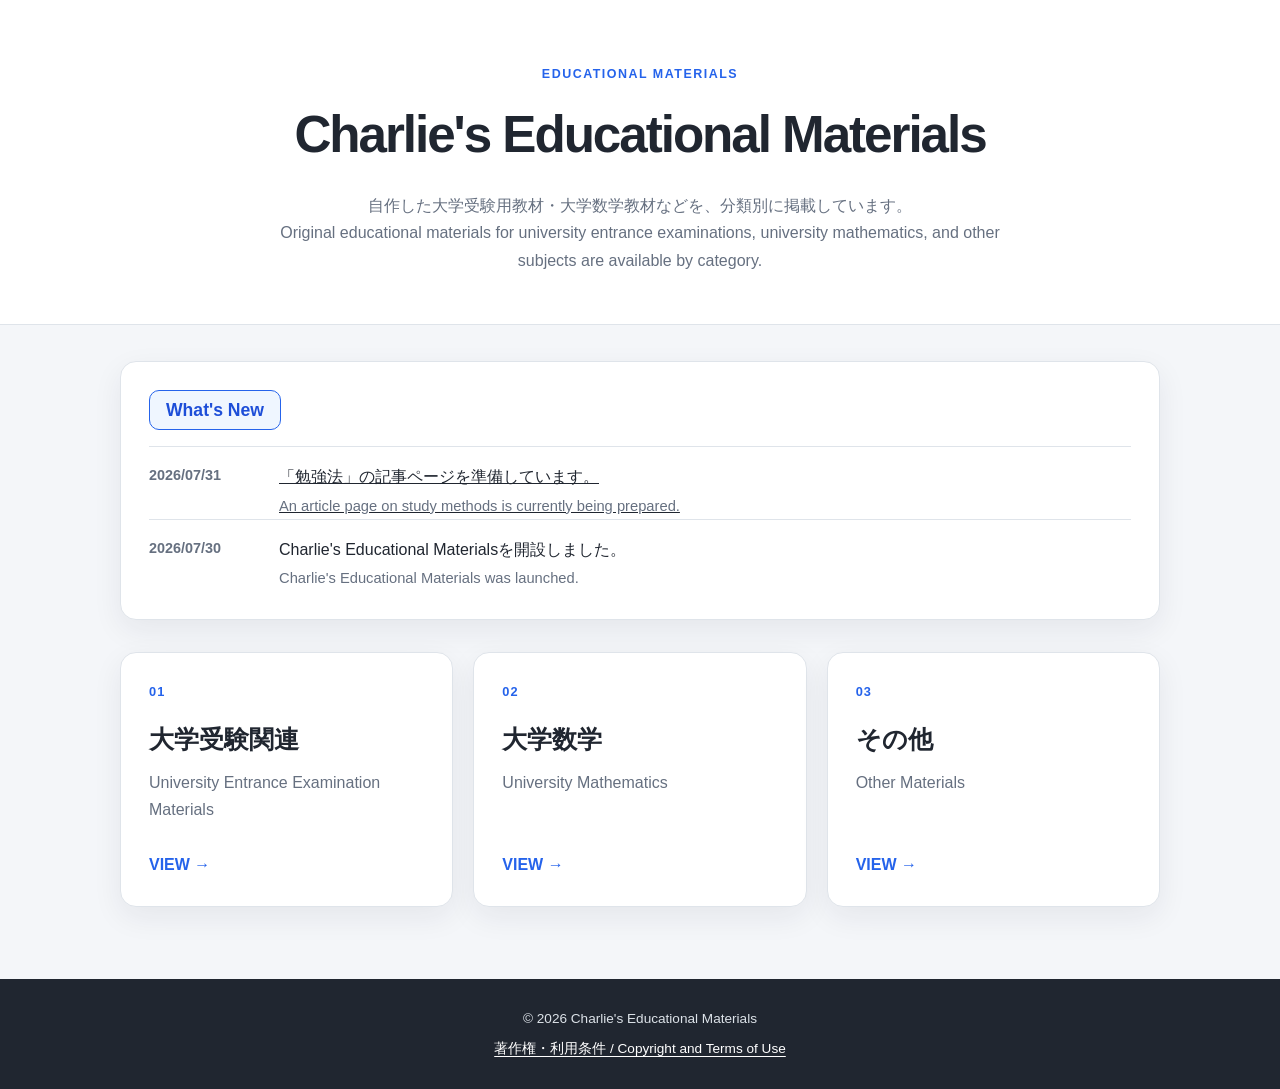
==== index.html @ 78747c00 "Add navigation menu and article templates" ====
<!DOCTYPE html>
<html lang="ja">
<head>
  <meta charset="UTF-8">
  <meta name="viewport" content="width=device-width, initial-scale=1.0">

  <title>Charlie's Educational Materials</title>

  <link rel="stylesheet" href="style.css">
  <script src="menu.js" defer></script>
</head>

<body>
  <header class="site-header">
    <p class="eyebrow">EDUCATIONAL MATERIALS</p>

    <h1>Charlie's Educational Materials</h1>

    <p class="lead">
      自作した大学受験用教材・大学数学教材などを、分類別に掲載しています。
      <br>
      <span lang="en">
        Original educational materials for university entrance examinations,
        university mathematics, and other subjects are available by category.
      </span>
    </p>
  </header>

  <main class="container">
    <section class="whats-new">
      <div class="whats-new-heading">
        <h2>What's New</h2>
      </div>

      <ul class="news-list">
        <li class="news-item">
          <time datetime="2026-07-31">2026/07/31</time>

          <div class="news-content">
            <a class="news-link" href="study-method.html">
              <p>「勉強法」の記事ページを準備しています。</p>
              <p lang="en">
                An article page on study methods is currently being prepared.
              </p>
            </a>
          </div>
        </li>

        <li class="news-item">
          <time datetime="2026-07-30">2026/07/30</time>

          <div class="news-content">
            <p>Charlie's Educational Materialsを開設しました。</p>
            <p lang="en">
              Charlie's Educational Materials was launched.
            </p>
          </div>
        </li>
      </ul>
    </section>

    <div class="category-grid">
      <a class="category-card" href="university-entrance-exam.html">
        <div class="category-card-content">
          <span class="category-number">01</span>

          <h2>大学受験関連</h2>

          <p lang="en">
            University Entrance Examination Materials
          </p>

          <span class="category-arrow">
            VIEW →
          </span>
        </div>
      </a>

      <a class="category-card" href="university-math.html">
        <div class="category-card-content">
          <span class="category-number">02</span>

          <h2>大学数学</h2>

          <p lang="en">
            University Mathematics
          </p>

          <span class="category-arrow">
            VIEW →
          </span>
        </div>
      </a>

      <a class="category-card" href="other.html">
        <div class="category-card-content">
          <span class="category-number">03</span>

          <h2>その他</h2>

          <p lang="en">
            Other Materials
          </p>

          <span class="category-arrow">
            VIEW →
          </span>
        </div>
      </a>
    </div>
  </main>

  <footer>
    <p>© 2026 Charlie's Educational Materials</p>

    <p>
      <a href="terms.html">
        著作権・利用条件 / Copyright and Terms of Use
      </a>
    </p>
  </footer>
</body>
</html>
---- style.css ----
:root {
  --background: #f4f6f9;
  --surface: #ffffff;
  --surface-soft: #f8fafc;
  --text: #202630;
  --muted: #667080;
  --border: #dfe4ea;
  --accent: #2563eb;
  --accent-dark: #1d4ed8;
  --shadow: 0 10px 30px rgba(25, 35, 50, 0.07);
}

* {
  box-sizing: border-box;
}

html {
  scroll-behavior: smooth;
}

body {
  margin: 0;
  background: var(--background);
  color: var(--text);
  font-family:
    -apple-system,
    BlinkMacSystemFont,
    "Segoe UI",
    "Hiragino Kaku Gothic ProN",
    "Yu Gothic",
    Meiryo,
    sans-serif;
  line-height: 1.7;
}

a {
  color: inherit;
}

.container {
  width: min(1040px, calc(100% - 32px));
  margin: 0 auto;
}

/* ヘッダー */

.site-header {
  padding: 64px 20px 50px;
  background: var(--surface);
  border-bottom: 1px solid var(--border);
  text-align: center;
}

.site-header.small {
  padding: 42px 20px 34px;
}

.eyebrow {
  margin: 0 0 6px;
  color: var(--accent);
  font-size: 0.78rem;
  font-weight: 800;
  letter-spacing: 0.12em;
}

.site-header h1 {
  margin: 0;
  font-size: clamp(2rem, 5vw, 3.2rem);
  letter-spacing: -0.04em;
}

.lead {
  max-width: 720px;
  margin: 14px auto 0;
  color: var(--muted);
}

/* 本文 */

main {
  padding: 36px 0 72px;
}

.back-link {
  display: inline-block;
  margin-bottom: 22px;
  color: var(--accent);
  font-weight: 700;
  text-decoration: none;
}

.back-link:hover {
  text-decoration: underline;
  text-underline-offset: 3px;
}

/* What's New */

.whats-new {
  margin: 0 0 32px;
  padding: 28px;
  border: 1px solid var(--border);
  border-radius: 16px;
  background: var(--surface);
  box-shadow: var(--shadow);
}

.whats-new-heading {
  margin-bottom: 16px;
}

.whats-new-heading h2 {
  display: inline-block;
  margin: 0;
  padding: 7px 16px;
  border: 1px solid var(--accent);
  border-radius: 10px;
  background: #eff6ff;
  color: var(--accent-dark);
  font-size: 1.1rem;
  font-weight: 800;
  line-height: 1.4;
}

.news-list {
  margin: 0;
  padding: 0;
  list-style: none;
}

.news-item {
  display: grid;
  grid-template-columns: 110px 1fr;
  gap: 20px;
  padding: 16px 0 0;
  border-top: 1px solid var(--border);
}

.news-item time {
  color: var(--muted);
  font-size: 0.9rem;
  font-weight: 700;
}

.news-content p {
  margin: 0;
}

.news-content p[lang="en"] {
  margin-top: 3px;
  color: var(--muted);
  font-size: 0.92rem;
}

/* トップページの大分類 */

.category-grid {
  display: grid;
  grid-template-columns: repeat(3, 1fr);
  gap: 20px;
}

.category-card {
  display: flex;
  min-height: 230px;
  padding: 28px;
  border: 1px solid var(--border);
  border-radius: 16px;
  background: var(--surface);
  box-shadow: var(--shadow);
  text-decoration: none;
  transition:
    transform 0.18s ease,
    border-color 0.18s ease,
    box-shadow 0.18s ease;
}

.category-card:hover {
  transform: translateY(-4px);
  border-color: #b9c7da;
  box-shadow: 0 16px 38px rgba(25, 35, 50, 0.11);
}

.category-card-content {
  display: flex;
  flex-direction: column;
  width: 100%;
}

.category-number {
  color: var(--accent);
  font-size: 0.8rem;
  font-weight: 800;
  letter-spacing: 0.08em;
}

.category-card h2 {
  margin: 16px 0 8px;
  font-size: 1.55rem;
}

.category-card p {
  margin: 0;
  color: var(--muted);
}

.category-arrow {
  margin-top: auto;
  padding-top: 28px;
  color: var(--accent);
  font-weight: 800;
}

/* 分類ページ */

.page-section {
  margin-bottom: 28px;
  padding: 28px;
  border: 1px solid var(--border);
  border-radius: 16px;
  background: var(--surface);
  box-shadow: var(--shadow);
}

.subject-heading {
  margin: 0 0 22px;
  padding-bottom: 12px;
  border-bottom: 2px solid var(--text);
  font-size: 1.7rem;
}

.resource-group {
  padding: 22px 0;
  border-bottom: 1px solid var(--border);
}

.resource-group:first-of-type {
  padding-top: 0;
}

.resource-group:last-child {
  padding-bottom: 0;
  border-bottom: 0;
}

.resource-group h3 {
  margin: 0 0 10px;
  font-size: 1.15rem;
}

.resource-description {
  margin: 0 0 14px;
  color: var(--muted);
  font-size: 0.92rem;
}

/* PDFリンク */

.pdf-entry-list {
  display: flex;
  flex-wrap: wrap;
  align-items: center;
  gap: 10px 24px;
  margin: 0;
  padding: 0;
  list-style: none;
}

.pdf-entry {
  display: inline-flex;
  align-items: center;
  gap: 8px;
}

.pdf-entry-label {
  color: var(--text);
  font-size: 0.92rem;
  font-weight: 700;
  white-space: nowrap;
}

.pdf-link {
  display: inline-flex;
  align-items: center;
  justify-content: center;
  min-width: 54px;
  padding: 5px 10px;
  border: 1px solid var(--accent);
  border-radius: 7px;
  background: var(--accent);
  color: #ffffff;
  font-size: 0.75rem;
  font-weight: 800;
  line-height: 1.3;
  letter-spacing: 0.05em;
  text-decoration: none;
  transition:
    background 0.16s ease,
    border-color 0.16s ease,
    transform 0.16s ease;
}

.pdf-link:hover {
  background: var(--accent-dark);
  border-color: var(--accent-dark);
  transform: translateY(-1px);
}

.password-note {
  margin: 10px 0 0;
  color: #8a5a00;
  font-size: 0.86rem;
  font-weight: 700;
}

/* 空の分類 */

.empty-state {
  padding: 36px;
  border: 1px dashed #b9c2ce;
  border-radius: 12px;
  background: var(--surface-soft);
  color: var(--muted);
  text-align: center;
}

/* フッター */

footer {
  padding: 28px 20px;
  background: var(--text);
  color: #dce2e8;
  text-align: center;
  font-size: 0.85rem;
}

footer p {
  margin: 0;
}

footer p + p {
  margin-top: 7px;
}

footer a {
  color: #ffffff;
  text-decoration: underline;
  text-underline-offset: 3px;
}

footer a:hover {
  text-decoration-thickness: 2px;
}

/* タブレット */

@media (max-width: 800px) {
  .category-grid {
    grid-template-columns: 1fr;
  }

  .category-card {
    min-height: 190px;
  }
}

/* スマートフォン */

@media (max-width: 600px) {
  .site-header {
    padding: 44px 20px 36px;
  }

  .site-header.small {
    padding: 34px 20px 28px;
  }

  main {
    padding-top: 24px;
  }

  .whats-new {
    padding: 20px;
  }

  .whats-new-heading h2 {
    padding: 6px 14px;
    font-size: 1rem;
  }

  .news-item {
    grid-template-columns: 1fr;
    gap: 5px;
  }

  .page-section {
    padding: 20px;
  }

  .subject-heading {
    font-size: 1.45rem;
  }

  .pdf-entry-list {
    gap: 10px 18px;
  }

  .pdf-entry {
    gap: 7px;
  }

  .pdf-entry-label {
    font-size: 0.88rem;
  }

  .pdf-link {
    min-width: 50px;
    padding: 5px 9px;
    font-size: 0.72rem;
  }
}
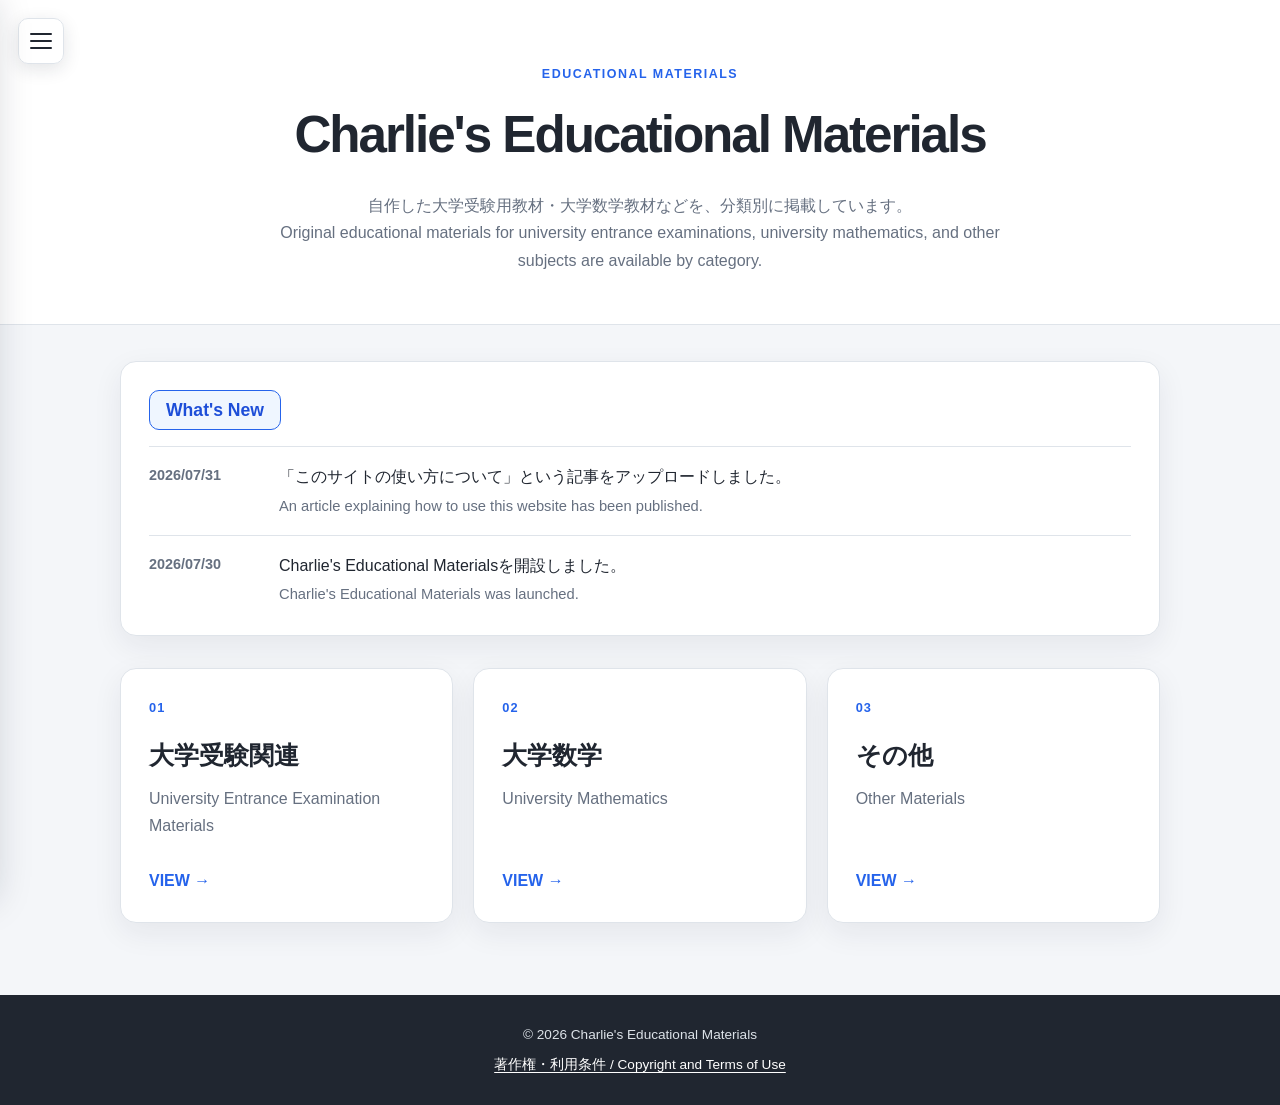
==== commit f0fd6950: "Add website usage guide article" ====
--- a/index.html
+++ b/index.html
@@ -37,10 +37,16 @@
           <time datetime="2026-07-31">2026/07/31</time>
 
           <div class="news-content">
-            <a class="news-link" href="study-method.html">
-              <p>「勉強法」の記事ページを準備しています。</p>
+            <a
+              class="news-link"
+              href="how-to-use-this-site.html"
+            >
+              <p>
+                「このサイトの使い方について」という記事をアップロードしました。
+              </p>
+
               <p lang="en">
-                An article page on study methods is currently being prepared.
+                An article explaining how to use this website has been published.
               </p>
             </a>
           </div>
@@ -51,6 +57,7 @@
 
           <div class="news-content">
             <p>Charlie's Educational Materialsを開設しました。</p>
+
             <p lang="en">
               Charlie's Educational Materials was launched.
             </p>
@@ -60,7 +67,10 @@
     </section>
 
     <div class="category-grid">
-      <a class="category-card" href="university-entrance-exam.html">
+      <a
+        class="category-card"
+        href="university-entrance-exam.html"
+      >
         <div class="category-card-content">
           <span class="category-number">01</span>
 
@@ -76,7 +86,10 @@
         </div>
       </a>
 
-      <a class="category-card" href="university-math.html">
+      <a
+        class="category-card"
+        href="university-math.html"
+      >
         <div class="category-card-content">
           <span class="category-number">02</span>
 
@@ -92,7 +105,10 @@
         </div>
       </a>
 
-      <a class="category-card" href="other.html">
+      <a
+        class="category-card"
+        href="other.html"
+      >
         <div class="category-card-content">
           <span class="category-number">03</span>
 
--- a/style.css
+++ b/style.css
@@ -7,6 +7,7 @@
   --border: #dfe4ea;
   --accent: #2563eb;
   --accent-dark: #1d4ed8;
+  --overlay: rgba(15, 23, 42, 0.48);
   --shadow: 0 10px 30px rgba(25, 35, 50, 0.07);
 }
 
@@ -33,6 +34,10 @@
   line-height: 1.7;
 }
 
+body.menu-open {
+  overflow: hidden;
+}
+
 a {
   color: inherit;
 }
@@ -40,6 +45,175 @@
 .container {
   width: min(1040px, calc(100% - 32px));
   margin: 0 auto;
+}
+
+/* 三本線メニューボタン */
+
+.menu-button {
+  position: fixed;
+  top: 18px;
+  left: 18px;
+  z-index: 1001;
+  display: flex;
+  flex-direction: column;
+  justify-content: center;
+  gap: 5px;
+  width: 46px;
+  height: 46px;
+  padding: 0 11px;
+  border: 1px solid var(--border);
+  border-radius: 10px;
+  background: rgba(255, 255, 255, 0.96);
+  box-shadow: 0 5px 18px rgba(25, 35, 50, 0.12);
+  cursor: pointer;
+}
+
+.menu-button:hover {
+  border-color: var(--accent);
+}
+
+.menu-button-line {
+  display: block;
+  width: 100%;
+  height: 2px;
+  border-radius: 999px;
+  background: var(--text);
+}
+
+/* サイドメニュー */
+
+.side-menu {
+  position: fixed;
+  top: 0;
+  left: 0;
+  z-index: 1003;
+  width: min(360px, 88vw);
+  height: 100vh;
+  padding: 28px 24px 40px;
+  overflow-y: auto;
+  background: var(--surface);
+  box-shadow: 12px 0 36px rgba(15, 23, 42, 0.18);
+  transform: translateX(-105%);
+  transition: transform 0.22s ease;
+}
+
+.side-menu.is-open {
+  transform: translateX(0);
+}
+
+.menu-overlay {
+  position: fixed;
+  inset: 0;
+  z-index: 1002;
+  visibility: hidden;
+  background: var(--overlay);
+  opacity: 0;
+  transition:
+    opacity 0.22s ease,
+    visibility 0.22s ease;
+}
+
+.menu-overlay.is-open {
+  visibility: visible;
+  opacity: 1;
+}
+
+.side-menu-header {
+  display: flex;
+  align-items: flex-start;
+  justify-content: space-between;
+  gap: 16px;
+  padding-bottom: 20px;
+  border-bottom: 1px solid var(--border);
+}
+
+.side-menu-title {
+  margin: 0;
+  font-size: 1.1rem;
+  line-height: 1.4;
+}
+
+.side-menu-subtitle {
+  margin: 4px 0 0;
+  color: var(--muted);
+  font-size: 0.78rem;
+  font-weight: 700;
+  letter-spacing: 0.08em;
+}
+
+.menu-close-button {
+  flex: 0 0 auto;
+  width: 38px;
+  height: 38px;
+  padding: 0;
+  border: 1px solid var(--border);
+  border-radius: 8px;
+  background: var(--surface-soft);
+  color: var(--text);
+  font-size: 1.5rem;
+  line-height: 1;
+  cursor: pointer;
+}
+
+.menu-close-button:hover {
+  border-color: var(--accent);
+  color: var(--accent);
+}
+
+.side-menu-nav {
+  padding-top: 18px;
+}
+
+.menu-list,
+.menu-sublist {
+  margin: 0;
+  padding: 0;
+  list-style: none;
+}
+
+.menu-list {
+  display: flex;
+  flex-direction: column;
+  gap: 5px;
+}
+
+.menu-link {
+  display: block;
+  padding: 11px 12px;
+  border-radius: 8px;
+  text-decoration: none;
+}
+
+.menu-link:hover {
+  background: #eff6ff;
+  color: var(--accent-dark);
+}
+
+.menu-link-ja {
+  display: block;
+  font-weight: 800;
+}
+
+.menu-link-en {
+  display: block;
+  margin-top: 1px;
+  color: var(--muted);
+  font-size: 0.78rem;
+}
+
+.menu-section-label {
+  margin: 18px 0 6px;
+  padding: 0 12px;
+  color: var(--muted);
+  font-size: 0.74rem;
+  font-weight: 800;
+  letter-spacing: 0.1em;
+}
+
+.menu-sublist {
+  margin-left: 12px;
+  padding-left: 12px;
+  border-left: 2px solid var(--border);
 }
 
 /* ヘッダー */
@@ -132,8 +306,12 @@
   display: grid;
   grid-template-columns: 110px 1fr;
   gap: 20px;
-  padding: 16px 0 0;
+  padding: 16px 0;
   border-top: 1px solid var(--border);
+}
+
+.news-item:last-child {
+  padding-bottom: 0;
 }
 
 .news-item time {
@@ -150,6 +328,18 @@
   margin-top: 3px;
   color: var(--muted);
   font-size: 0.92rem;
+}
+
+.news-link {
+  display: block;
+  color: var(--text);
+  text-decoration: none;
+}
+
+.news-link:hover {
+  color: var(--accent-dark);
+  text-decoration: underline;
+  text-underline-offset: 3px;
 }
 
 /* トップページの大分類 */
@@ -313,6 +503,252 @@
   font-weight: 700;
 }
 
+/* 記事一覧 */
+
+.article-grid {
+  display: grid;
+  grid-template-columns: repeat(2, 1fr);
+  gap: 20px;
+}
+
+.article-card {
+  display: flex;
+  flex-direction: column;
+  min-height: 220px;
+  padding: 26px;
+  border: 1px solid var(--border);
+  border-radius: 16px;
+  background: var(--surface);
+  box-shadow: var(--shadow);
+  text-decoration: none;
+  transition:
+    transform 0.18s ease,
+    border-color 0.18s ease;
+}
+
+.article-card:hover {
+  transform: translateY(-3px);
+  border-color: #b9c7da;
+}
+
+.article-category {
+  margin: 0 0 10px;
+  color: var(--accent);
+  font-size: 0.78rem;
+  font-weight: 800;
+  letter-spacing: 0.08em;
+}
+
+.article-card h2 {
+  margin: 0 0 10px;
+  font-size: 1.4rem;
+}
+
+.article-card-description {
+  margin: 0;
+  color: var(--muted);
+}
+
+.article-card-status {
+  margin-top: auto;
+  padding-top: 22px;
+  color: var(--accent);
+  font-size: 0.86rem;
+  font-weight: 800;
+}
+
+/* 記事本文 */
+
+.article-container {
+  width: min(800px, calc(100% - 32px));
+  margin: 0 auto;
+}
+
+.article-main {
+  padding: 36px 0 72px;
+}
+
+.article {
+  padding: 38px;
+  border: 1px solid var(--border);
+  border-radius: 16px;
+  background: var(--surface);
+  box-shadow: var(--shadow);
+}
+
+.article-header {
+  margin-bottom: 32px;
+  padding-bottom: 24px;
+  border-bottom: 1px solid var(--border);
+}
+
+.article-label {
+  margin: 0 0 8px;
+  color: var(--accent);
+  font-size: 0.8rem;
+  font-weight: 800;
+  letter-spacing: 0.08em;
+}
+
+.article-header h1 {
+  margin: 0;
+  font-size: clamp(1.8rem, 5vw, 2.7rem);
+  line-height: 1.35;
+}
+
+.article-meta {
+  margin: 12px 0 0;
+  color: var(--muted);
+  font-size: 0.88rem;
+}
+
+.article-section {
+  margin-top: 34px;
+}
+
+.article-section:first-of-type {
+  margin-top: 0;
+}
+
+.article-section h2 {
+  margin: 0 0 14px;
+  padding-left: 12px;
+  border-left: 4px solid var(--accent);
+  font-size: 1.4rem;
+}
+
+.article-section h3 {
+  margin: 24px 0 10px;
+  font-size: 1.15rem;
+}
+
+.article-section p {
+  margin: 0 0 16px;
+}
+
+.article-section ul,
+.article-section ol {
+  padding-left: 1.5rem;
+}
+
+.article-note {
+  margin: 24px 0;
+  padding: 18px 20px;
+  border-left: 4px solid var(--accent);
+  border-radius: 0 10px 10px 0;
+  background: #eff6ff;
+}
+
+.placeholder-text {
+  color: var(--muted);
+  font-style: italic;
+}
+
+/* 誤り・不具合報告ページ */
+
+.report-section {
+  padding: 36px;
+  border: 1px solid var(--border);
+  border-radius: 16px;
+  background: var(--surface);
+  box-shadow: var(--shadow);
+  text-align: center;
+}
+
+.report-section-label {
+  margin: 0 0 10px;
+  color: var(--accent);
+  font-size: 0.78rem;
+  font-weight: 800;
+  letter-spacing: 0.1em;
+}
+
+.report-section h2 {
+  margin: 0 0 18px;
+  font-size: 1.65rem;
+}
+
+.report-section > p:not(.report-section-label):not(.external-link-note) {
+  max-width: 720px;
+  margin: 0 auto 14px;
+  color: var(--muted);
+}
+
+.report-guidance {
+  max-width: 720px;
+  margin: 28px auto;
+  padding: 22px 24px;
+  border: 1px solid var(--border);
+  border-radius: 12px;
+  background: var(--surface-soft);
+  text-align: left;
+}
+
+.report-guidance h3 {
+  margin: 0;
+  font-size: 1.08rem;
+}
+
+.report-guidance > p {
+  margin: 2px 0 12px;
+  color: var(--muted);
+  font-size: 0.86rem;
+}
+
+.report-guidance ul {
+  margin: 10px 0 0;
+  padding-left: 1.4rem;
+}
+
+.report-guidance ul[lang="en"] {
+  margin-top: 14px;
+  padding-top: 14px;
+  border-top: 1px solid var(--border);
+  color: var(--muted);
+  font-size: 0.92rem;
+}
+
+.report-form-button {
+  display: inline-flex;
+  flex-direction: column;
+  align-items: center;
+  justify-content: center;
+  min-width: min(340px, 100%);
+  padding: 13px 24px;
+  border: 1px solid var(--accent);
+  border-radius: 10px;
+  background: var(--accent);
+  color: #ffffff;
+  font-weight: 800;
+  line-height: 1.4;
+  text-decoration: none;
+  box-shadow: 0 8px 20px rgba(37, 99, 235, 0.2);
+  transition:
+    background 0.16s ease,
+    border-color 0.16s ease,
+    transform 0.16s ease,
+    box-shadow 0.16s ease;
+}
+
+.report-form-button:hover {
+  transform: translateY(-2px);
+  border-color: var(--accent-dark);
+  background: var(--accent-dark);
+  box-shadow: 0 11px 24px rgba(37, 99, 235, 0.26);
+}
+
+.report-form-button span[lang="en"] {
+  margin-top: 2px;
+  font-size: 0.77rem;
+  letter-spacing: 0.06em;
+}
+
+.external-link-note {
+  margin: 13px 0 0;
+  color: var(--muted);
+  font-size: 0.82rem;
+}
+
 /* 空の分類 */
 
 .empty-state {
@@ -355,7 +791,8 @@
 /* タブレット */
 
 @media (max-width: 800px) {
-  .category-grid {
+  .category-grid,
+  .article-grid {
     grid-template-columns: 1fr;
   }
 
@@ -367,12 +804,19 @@
 /* スマートフォン */
 
 @media (max-width: 600px) {
+  .menu-button {
+    top: 12px;
+    left: 12px;
+    width: 42px;
+    height: 42px;
+  }
+
   .site-header {
-    padding: 44px 20px 36px;
+    padding: 72px 20px 36px;
   }
 
   .site-header.small {
-    padding: 34px 20px 28px;
+    padding: 68px 20px 28px;
   }
 
   main {
@@ -418,4 +862,29 @@
     padding: 5px 9px;
     font-size: 0.72rem;
   }
-}
+
+  .article {
+    padding: 24px 20px;
+  }
+
+  .article-section h2 {
+    font-size: 1.25rem;
+  }
+
+  .report-section {
+    padding: 28px 20px;
+  }
+
+  .report-section h2 {
+    font-size: 1.4rem;
+  }
+
+  .report-guidance {
+    padding: 18px;
+  }
+
+  .report-form-button {
+    width: 100%;
+    min-width: 0;
+  }
+}
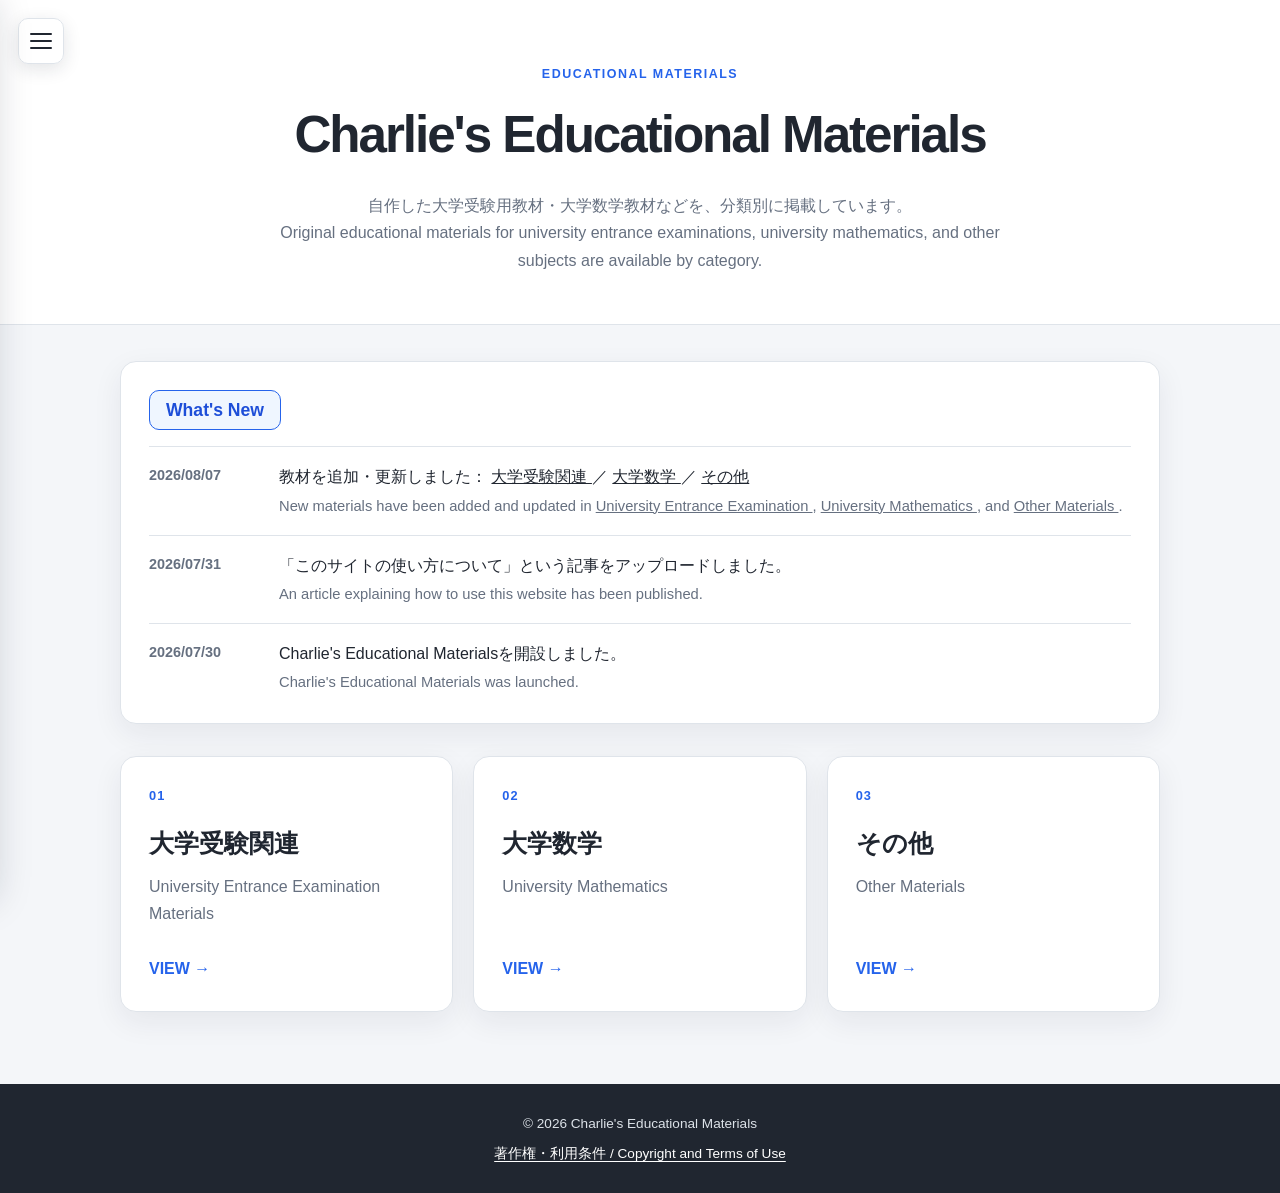
==== commit 60208def: "Add new materials for August 7 update" ====
--- a/index.html
+++ b/index.html
@@ -15,7 +15,6 @@
     <p class="eyebrow">EDUCATIONAL MATERIALS</p>
 
     <h1>Charlie's Educational Materials</h1>
-
     <p class="lead">
       自作した大学受験用教材・大学数学教材などを、分類別に掲載しています。
       <br>
@@ -32,38 +31,93 @@
         <h2>What's New</h2>
       </div>
 
-      <ul class="news-list">
-        <li class="news-item">
-          <time datetime="2026-07-31">2026/07/31</time>
+      <div class="news-scroll">
+        <ul class="news-list">
 
-          <div class="news-content">
-            <a
-              class="news-link"
-              href="how-to-use-this-site.html"
-            >
+          <li class="news-item">
+            <time datetime="2026-08-07">2026/08/07</time>
+
+            <div class="news-content">
               <p>
-                「このサイトの使い方について」という記事をアップロードしました。
+                教材を追加・更新しました：
+                <a
+                  class="news-inline-link"
+                  href="university-entrance-exam.html"
+                >
+                  大学受験関連
+                </a>
+                ／
+                <a
+                  class="news-inline-link"
+                  href="university-math.html"
+                >
+                  大学数学
+                </a>
+                ／
+                <a
+                  class="news-inline-link"
+                  href="other.html"
+                >
+                  その他
+                </a>
               </p>
 
               <p lang="en">
-                An article explaining how to use this website has been published.
+                New materials have been added and updated in
+                <a
+                  class="news-inline-link"
+                  href="university-entrance-exam.html"
+                >
+                  University Entrance Examination
+                </a>,
+                <a
+                  class="news-inline-link"
+                  href="university-math.html"
+                >
+                  University Mathematics
+                </a>,
+                and
+                <a
+                  class="news-inline-link"
+                  href="other.html"
+                >
+                  Other Materials
+                </a>.
               </p>
-            </a>
-          </div>
-        </li>
+            </div>
+          </li>
 
-        <li class="news-item">
-          <time datetime="2026-07-30">2026/07/30</time>
+          <li class="news-item">
+            <time datetime="2026-07-31">2026/07/31</time>
 
-          <div class="news-content">
-            <p>Charlie's Educational Materialsを開設しました。</p>
+            <div class="news-content">
+              <a
+                class="news-link"
+                href="how-to-use-this-site.html"
+              >
+                <p>
+                  「このサイトの使い方について」という記事をアップロードしました。
+                </p>
+                <p lang="en">
+                  An article explaining how to use this website has been published.
+                </p>
+              </a>
+            </div>
+          </li>
 
-            <p lang="en">
-              Charlie's Educational Materials was launched.
-            </p>
-          </div>
-        </li>
-      </ul>
+          <li class="news-item">
+            <time datetime="2026-07-30">2026/07/30</time>
+
+            <div class="news-content">
+              <p>Charlie's Educational Materialsを開設しました。</p>
+              <p lang="en">
+                Charlie's Educational Materials was launched.
+              </p>
+            </div>
+          </li>
+
+        </ul>
+      </div>
     </section>
 
     <div class="category-grid">
@@ -128,7 +182,6 @@
 
   <footer>
     <p>© 2026 Charlie's Educational Materials</p>
-
     <p>
       <a href="terms.html">
         著作権・利用条件 / Copyright and Terms of Use
--- a/style.css
+++ b/style.css
@@ -17,6 +17,7 @@
 
 html {
   scroll-behavior: smooth;
+  scroll-padding-top: 24px;
 }
 
 body {
@@ -216,6 +217,49 @@
   border-left: 2px solid var(--border);
 }
 
+/* ページ上部へ戻るボタン */
+
+.back-to-top {
+  position: fixed;
+  right: 22px;
+  bottom: 22px;
+  z-index: 900;
+  display: inline-flex;
+  align-items: center;
+  justify-content: center;
+  gap: 5px;
+  min-width: 72px;
+  height: 42px;
+  padding: 0 14px;
+  border: 1px solid var(--accent);
+  border-radius: 999px;
+  background: rgba(37, 99, 235, 0.95);
+  color: #ffffff;
+  font-size: 0.75rem;
+  font-weight: 800;
+  letter-spacing: 0.05em;
+  box-shadow: 0 7px 20px rgba(37, 99, 235, 0.24);
+  cursor: pointer;
+  visibility: hidden;
+  opacity: 0;
+  transform: translateY(12px);
+  transition:
+    opacity 0.18s ease,
+    visibility 0.18s ease,
+    transform 0.18s ease,
+    background 0.18s ease;
+}
+
+.back-to-top.is-visible {
+  visibility: visible;
+  opacity: 1;
+  transform: translateY(0);
+}
+
+.back-to-top:hover {
+  background: var(--accent-dark);
+}
+
 /* ヘッダー */
 
 .site-header {
@@ -401,6 +445,68 @@
   font-weight: 800;
 }
 
+/* ページ内目次 */
+
+.page-toc {
+  margin-bottom: 28px;
+  padding: 22px 24px;
+  border: 1px solid var(--border);
+  border-radius: 14px;
+  background: var(--surface);
+  box-shadow: var(--shadow);
+}
+
+.page-toc-heading {
+  margin: 0 0 12px;
+  font-size: 1.05rem;
+}
+
+.page-toc-heading span[lang="en"] {
+  margin-left: 5px;
+  color: var(--muted);
+  font-size: 0.82rem;
+  font-weight: 600;
+}
+
+.page-toc-list {
+  display: flex;
+  flex-wrap: wrap;
+  gap: 10px;
+  margin: 0;
+  padding: 0;
+  list-style: none;
+}
+
+.page-toc-link {
+  display: inline-flex;
+  align-items: center;
+  gap: 6px;
+  padding: 7px 14px;
+  border: 1px solid #cbd5e1;
+  border-radius: 999px;
+  background: var(--surface-soft);
+  color: var(--text);
+  font-size: 0.9rem;
+  font-weight: 700;
+  text-decoration: none;
+  transition:
+    border-color 0.16s ease,
+    background 0.16s ease,
+    color 0.16s ease;
+}
+
+.page-toc-link::before {
+  content: "↓";
+  color: var(--accent);
+  font-weight: 800;
+}
+
+.page-toc-link:hover {
+  border-color: var(--accent);
+  background: #eff6ff;
+  color: var(--accent-dark);
+}
+
 /* 分類ページ */
 
 .page-section {
@@ -410,6 +516,7 @@
   border-radius: 16px;
   background: var(--surface);
   box-shadow: var(--shadow);
+  scroll-margin-top: 24px;
 }
 
 .subject-heading {
@@ -811,6 +918,15 @@
     height: 42px;
   }
 
+  .back-to-top {
+    right: 14px;
+    bottom: 14px;
+    min-width: 64px;
+    height: 38px;
+    padding: 0 12px;
+    font-size: 0.7rem;
+  }
+
   .site-header {
     padding: 72px 20px 36px;
   }
@@ -835,6 +951,19 @@
   .news-item {
     grid-template-columns: 1fr;
     gap: 5px;
+  }
+
+  .page-toc {
+    padding: 18px;
+  }
+
+  .page-toc-list {
+    display: grid;
+    grid-template-columns: 1fr;
+  }
+
+  .page-toc-link {
+    justify-content: center;
   }
 
   .page-section {
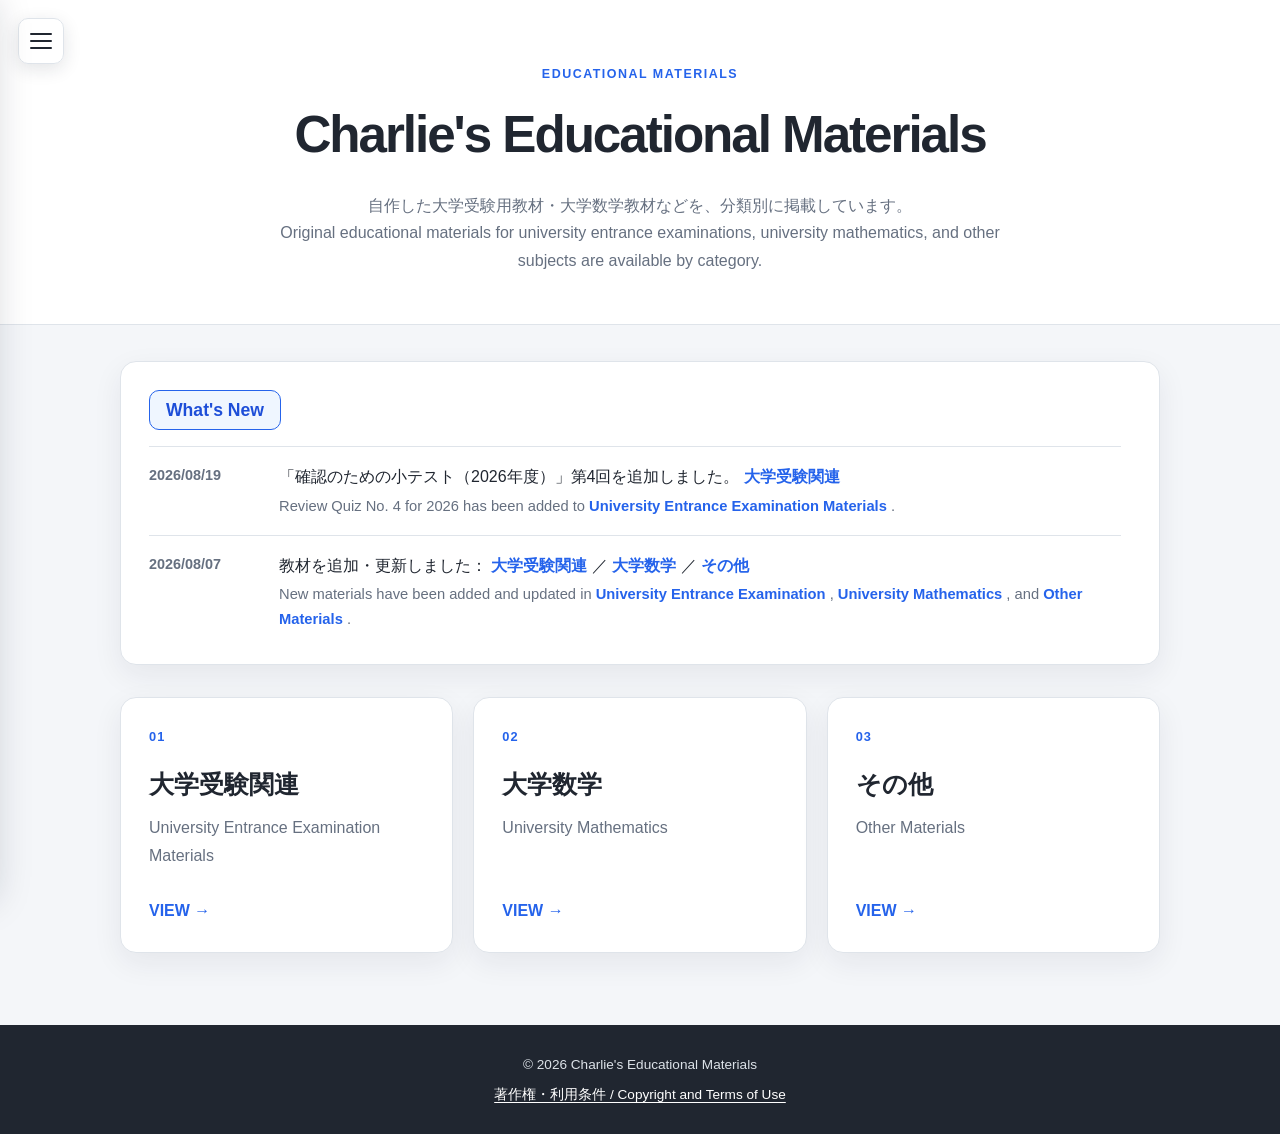
==== commit 10806674: "Add review quiz 04 and update content status" ====
--- a/index.html
+++ b/index.html
@@ -15,6 +15,7 @@
     <p class="eyebrow">EDUCATIONAL MATERIALS</p>
 
     <h1>Charlie's Educational Materials</h1>
+
     <p class="lead">
       自作した大学受験用教材・大学数学教材などを、分類別に掲載しています。
       <br>
@@ -26,6 +27,8 @@
   </header>
 
   <main class="container">
+
+    <!-- What's New -->
     <section class="whats-new">
       <div class="whats-new-heading">
         <h2>What's New</h2>
@@ -34,8 +37,40 @@
       <div class="news-scroll">
         <ul class="news-list">
 
-          <li class="news-item">
-            <time datetime="2026-08-07">2026/08/07</time>
+          <!-- 2026/08/19 -->
+          <li class="news-item">
+            <time datetime="2026-08-19">
+              2026/08/19
+            </time>
+
+            <div class="news-content">
+              <p>
+                「確認のための小テスト（2026年度）」第4回を追加しました。
+                <a
+                  class="news-inline-link"
+                  href="university-entrance-exam.html#english"
+                >
+                  大学受験関連
+                </a>
+              </p>
+
+              <p lang="en">
+                Review Quiz No. 4 for 2026 has been added to
+                <a
+                  class="news-inline-link"
+                  href="university-entrance-exam.html#english"
+                >
+                  University Entrance Examination Materials
+                </a>.
+              </p>
+            </div>
+          </li>
+
+          <!-- 2026/08/07 -->
+          <li class="news-item">
+            <time datetime="2026-08-07">
+              2026/08/07
+            </time>
 
             <div class="news-content">
               <p>
@@ -87,8 +122,11 @@
             </div>
           </li>
 
-          <li class="news-item">
-            <time datetime="2026-07-31">2026/07/31</time>
+          <!-- 2026/07/31 -->
+          <li class="news-item">
+            <time datetime="2026-07-31">
+              2026/07/31
+            </time>
 
             <div class="news-content">
               <a
@@ -98,6 +136,7 @@
                 <p>
                   「このサイトの使い方について」という記事をアップロードしました。
                 </p>
+
                 <p lang="en">
                   An article explaining how to use this website has been published.
                 </p>
@@ -105,11 +144,17 @@
             </div>
           </li>
 
-          <li class="news-item">
-            <time datetime="2026-07-30">2026/07/30</time>
-
-            <div class="news-content">
-              <p>Charlie's Educational Materialsを開設しました。</p>
+          <!-- 2026/07/30 -->
+          <li class="news-item">
+            <time datetime="2026-07-30">
+              2026/07/30
+            </time>
+
+            <div class="news-content">
+              <p>
+                Charlie's Educational Materialsを開設しました。
+              </p>
+
               <p lang="en">
                 Charlie's Educational Materials was launched.
               </p>
@@ -120,7 +165,9 @@
       </div>
     </section>
 
+    <!-- Categories -->
     <div class="category-grid">
+
       <a
         class="category-card"
         href="university-entrance-exam.html"
@@ -177,11 +224,13 @@
           </span>
         </div>
       </a>
+
     </div>
   </main>
 
   <footer>
     <p>© 2026 Charlie's Educational Materials</p>
+
     <p>
       <a href="terms.html">
         著作権・利用条件 / Copyright and Terms of Use
--- a/style.css
+++ b/style.css
@@ -340,6 +340,33 @@
   line-height: 1.4;
 }
 
+/* What's New 内部スクロール */
+
+.news-scroll {
+  max-height: 190px;
+  overflow-y: auto;
+  padding-right: 10px;
+  scrollbar-width: thin;
+  scrollbar-color: #cbd5e1 transparent;
+}
+
+.news-scroll::-webkit-scrollbar {
+  width: 7px;
+}
+
+.news-scroll::-webkit-scrollbar-track {
+  background: transparent;
+}
+
+.news-scroll::-webkit-scrollbar-thumb {
+  border-radius: 999px;
+  background: #cbd5e1;
+}
+
+.news-scroll::-webkit-scrollbar-thumb:hover {
+  background: #94a3b8;
+}
+
 .news-list {
   margin: 0;
   padding: 0;
@@ -350,12 +377,9 @@
   display: grid;
   grid-template-columns: 110px 1fr;
   gap: 20px;
+  min-height: 88px;
   padding: 16px 0;
   border-top: 1px solid var(--border);
-}
-
-.news-item:last-child {
-  padding-bottom: 0;
 }
 
 .news-item time {
@@ -381,6 +405,18 @@
 }
 
 .news-link:hover {
+  color: var(--accent-dark);
+  text-decoration: underline;
+  text-underline-offset: 3px;
+}
+
+.news-inline-link {
+  color: var(--accent);
+  font-weight: 700;
+  text-decoration: none;
+}
+
+.news-inline-link:hover {
   color: var(--accent-dark);
   text-decoration: underline;
   text-underline-offset: 3px;
@@ -948,9 +984,14 @@
     font-size: 1rem;
   }
 
+  .news-scroll {
+    max-height: 230px;
+  }
+
   .news-item {
     grid-template-columns: 1fr;
     gap: 5px;
+    min-height: 105px;
   }
 
   .page-toc {
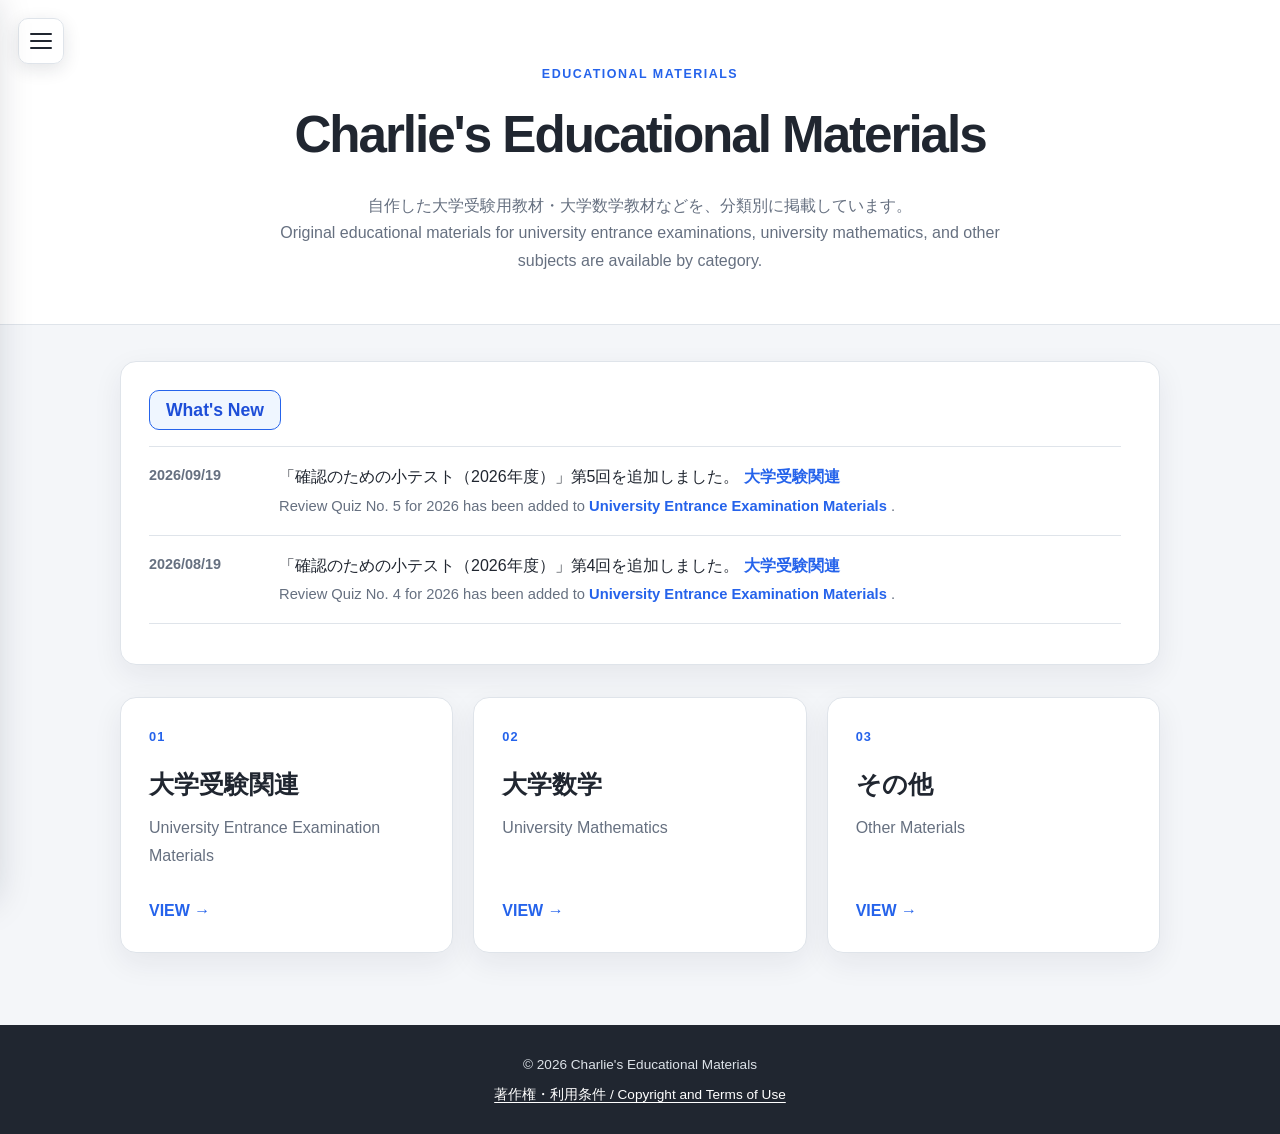
==== commit 5315958f: "Update index.html" ====
--- a/index.html
+++ b/index.html
@@ -37,6 +37,35 @@
       <div class="news-scroll">
         <ul class="news-list">
 
+          <!-- 2026/09/19 -->
+          <li class="news-item">
+            <time datetime="2026-09-19">
+              2026/09/19
+            </time>
+
+            <div class="news-content">
+              <p>
+                「確認のための小テスト（2026年度）」第5回を追加しました。
+                <a
+                  class="news-inline-link"
+                  href="university-entrance-exam.html#english"
+                >
+                  大学受験関連
+                </a>
+              </p>
+
+              <p lang="en">
+                Review Quiz No. 5 for 2026 has been added to
+                <a
+                  class="news-inline-link"
+                  href="university-entrance-exam.html#english"
+                >
+                  University Entrance Examination Materials
+                </a>.
+              </p>
+            </div>
+          </li>
+
           <!-- 2026/08/19 -->
           <li class="news-item">
             <time datetime="2026-08-19">
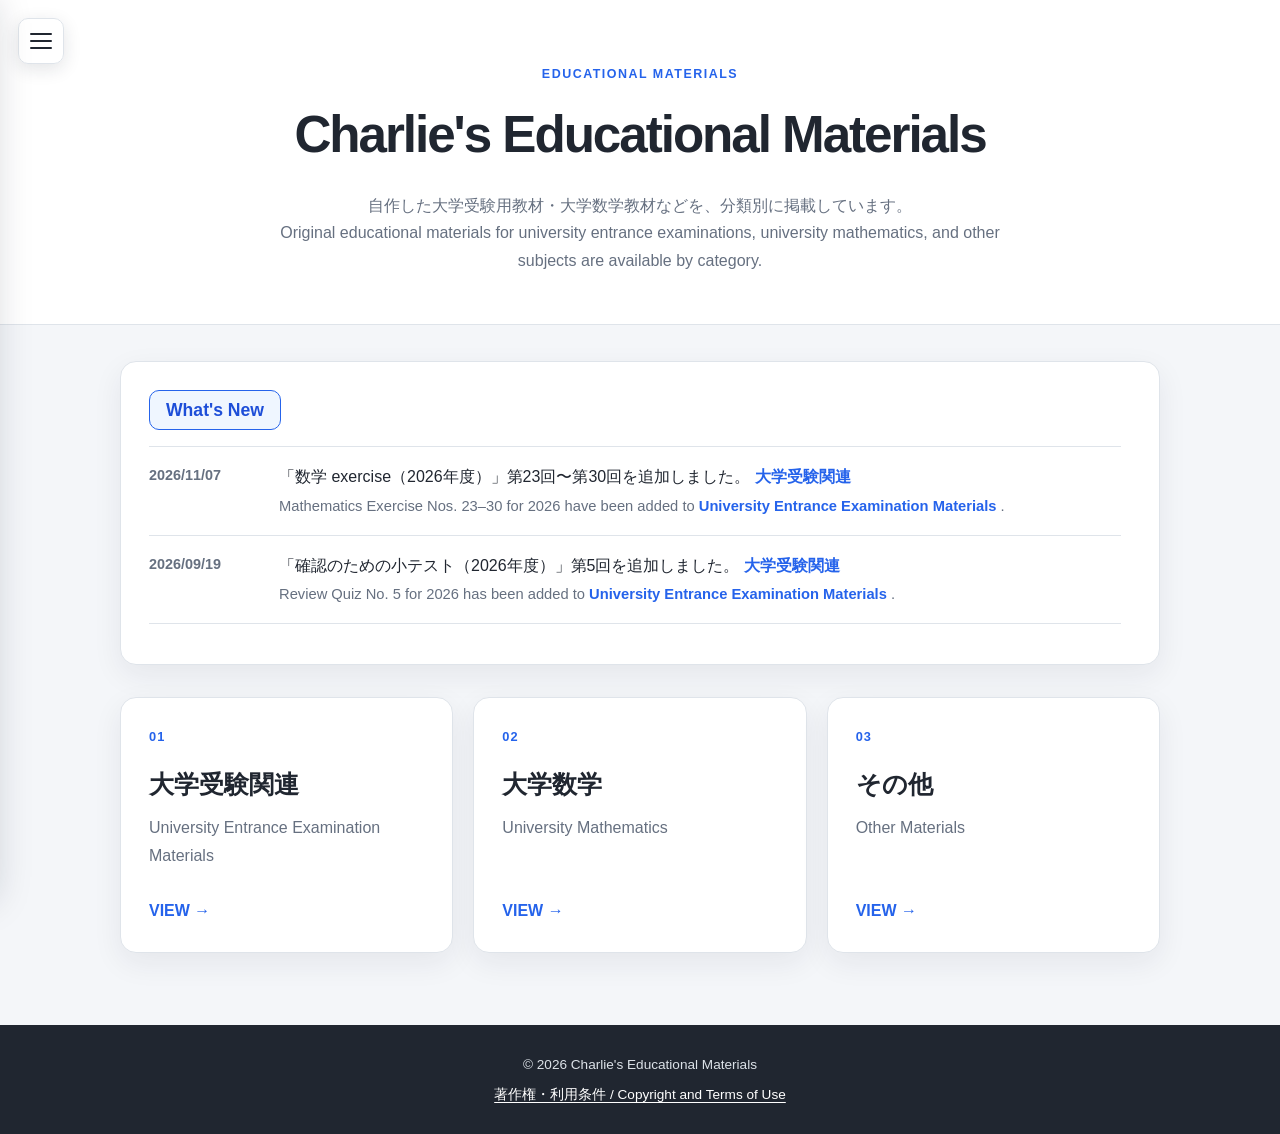
==== commit 3c146e58: "Update index.html" ====
--- a/index.html
+++ b/index.html
@@ -37,6 +37,35 @@
       <div class="news-scroll">
         <ul class="news-list">
 
+          <!-- 2026/11/07 -->
+          <li class="news-item">
+            <time datetime="2026-11-07">
+              2026/11/07
+            </time>
+
+            <div class="news-content">
+              <p>
+                「数学 exercise（2026年度）」第23回〜第30回を追加しました。
+                <a
+                  class="news-inline-link"
+                  href="university-entrance-exam.html#mathematics"
+                >
+                  大学受験関連
+                </a>
+              </p>
+
+              <p lang="en">
+                Mathematics Exercise Nos. 23–30 for 2026 have been added to
+                <a
+                  class="news-inline-link"
+                  href="university-entrance-exam.html#mathematics"
+                >
+                  University Entrance Examination Materials
+                </a>.
+              </p>
+            </div>
+          </li>
+
           <!-- 2026/09/19 -->
           <li class="news-item">
             <time datetime="2026-09-19">
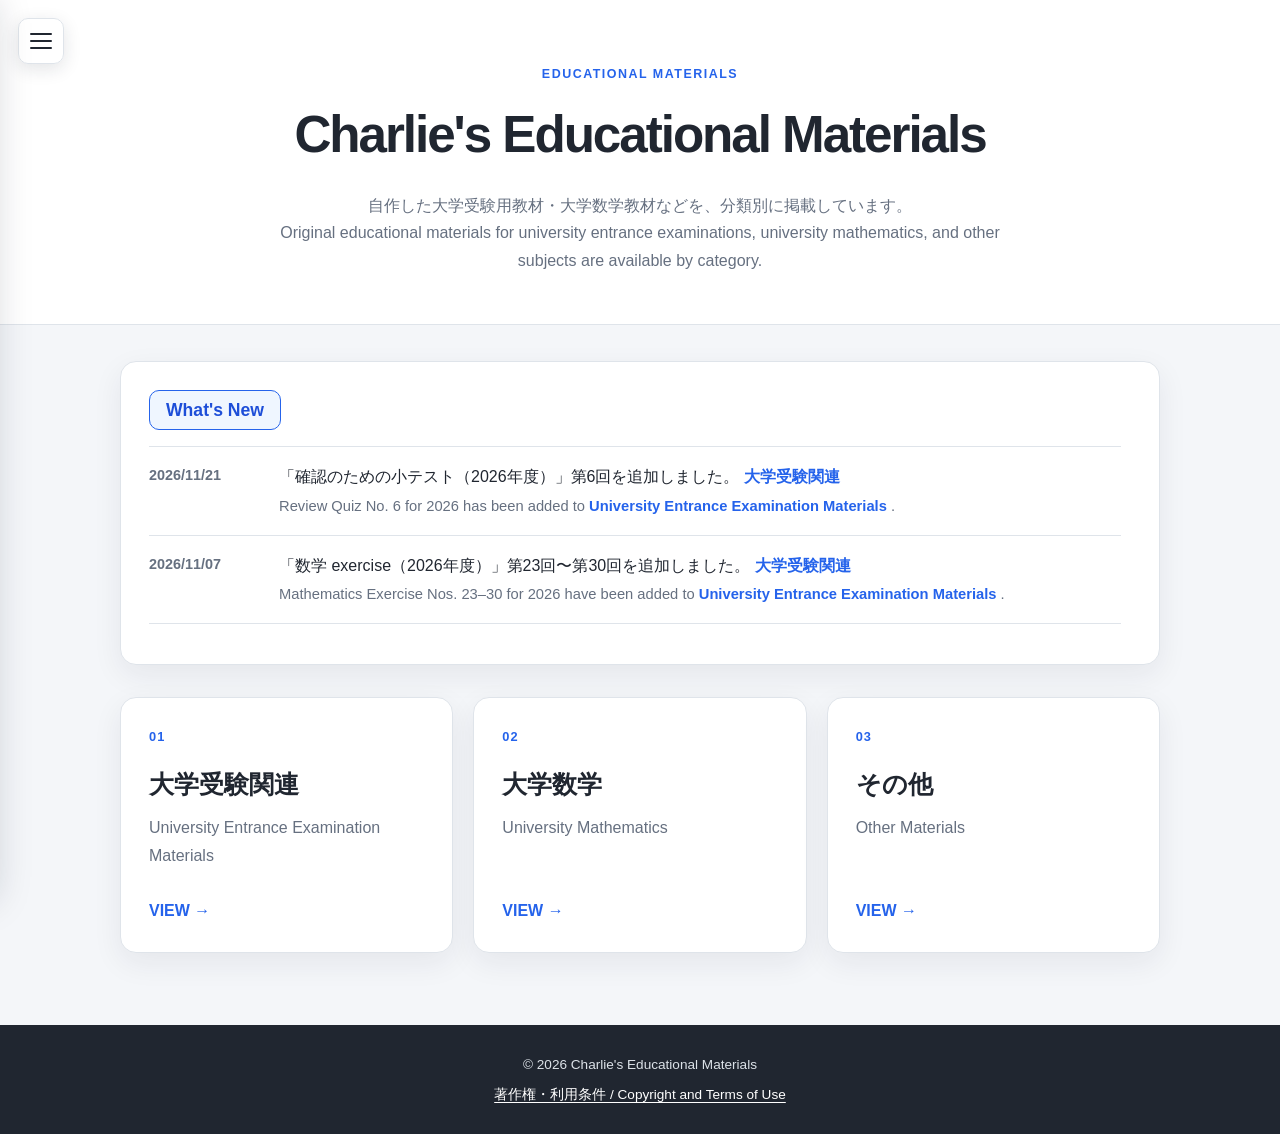
==== commit 78851a73: "Add review quiz 06 to What's New" ====
--- a/index.html
+++ b/index.html
@@ -37,6 +37,35 @@
       <div class="news-scroll">
         <ul class="news-list">
 
+          <!-- 2026/11/21 -->
+          <li class="news-item">
+            <time datetime="2026-11-21">
+              2026/11/21
+            </time>
+
+            <div class="news-content">
+              <p>
+                「確認のための小テスト（2026年度）」第6回を追加しました。
+                <a
+                  class="news-inline-link"
+                  href="university-entrance-exam.html#english"
+                >
+                  大学受験関連
+                </a>
+              </p>
+
+              <p lang="en">
+                Review Quiz No. 6 for 2026 has been added to
+                <a
+                  class="news-inline-link"
+                  href="university-entrance-exam.html#english"
+                >
+                  University Entrance Examination Materials
+                </a>.
+              </p>
+            </div>
+          </li>
+
           <!-- 2026/11/07 -->
           <li class="news-item">
             <time datetime="2026-11-07">
@@ -295,5 +324,7 @@
       </a>
     </p>
   </footer>
+
+  <!-- deployment refresh 2026-11-07 -->
 </body>
 </html>
--- a/style.css
+++ b/style.css
@@ -639,6 +639,25 @@
   transform: translateY(-1px);
 }
 
+/* 数学 exercise 専用の整列 */
+.exercise-list .pdf-entry {
+  display: grid;
+  grid-template-columns: 48px 58px;
+  align-items: center;
+  column-gap: 8px;
+}
+
+.exercise-list .pdf-entry-label {
+  width: 48px;
+  text-align: right;
+}
+
+.exercise-list .pdf-link {
+  width: 58px;
+  min-width: 58px;
+  box-sizing: border-box;
+}
+
 .password-note {
   margin: 10px 0 0;
   color: #8a5a00;
